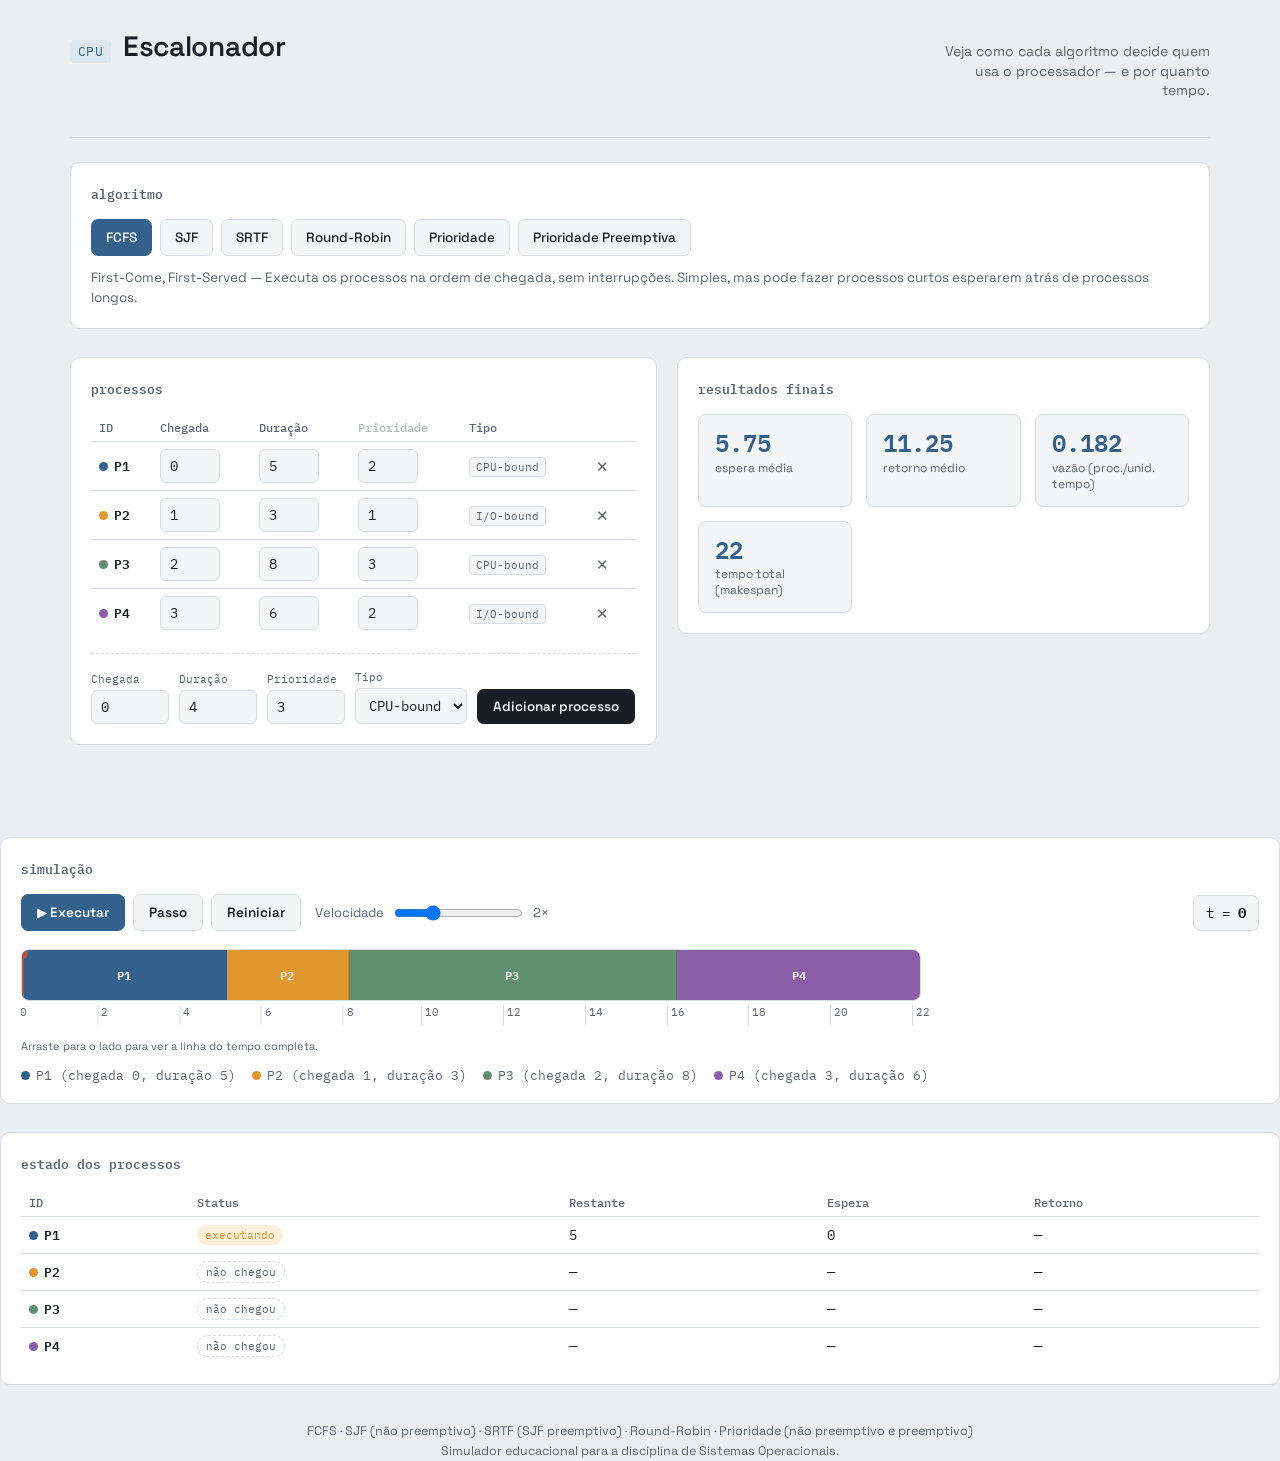
==== index.html @ a2cc029c "-- first update" ====
<!DOCTYPE html>
<html lang="pt-BR">
<head>
<meta charset="UTF-8">
<meta name="viewport" content="width=device-width, initial-scale=1, viewport-fit=cover">
<title>Escalonador — Simulador de Escalonamento de CPU</title>
<link rel="preconnect" href="https://fonts.googleapis.com">
<link rel="preconnect" href="https://fonts.gstatic.com" crossorigin>
<link href="https://fonts.googleapis.com/css2?family=Space+Grotesk:wght@400;500;600;700&family=IBM+Plex+Mono:wght@400;500;600&display=swap" rel="stylesheet">
<link rel="stylesheet" href="css/style.css">
</head>
<body>
<div class="wrap">

  <header class="top">
    <div class="brand">
      <span class="mark">CPU</span>
      <h1>Escalonador</h1>
    </div>
    <p class="tagline">Veja como cada algoritmo decide quem usa o processador — e por quanto tempo.</p>
  </header>

  <section class="panel" id="algoPanel">
    <h2>algoritmo</h2>
    <div class="algo-row" id="algoRow"></div>
    <p class="algo-desc" id="algoDesc"></p>
    <div class="quantum-row" id="quantumRow" style="display:none;">
      <label for="quantumInput">Quantum</label>
      <input type="number" id="quantumInput" min="1" value="2">
      <span style="color:var(--text-muted); font-size:12.5px;">unidades de tempo por fatia</span>
    </div>
  </section>

  <section class="two-col">
    <div class="panel">
      <h2>processos</h2>
      <table class="ptable">
        <thead>
          <tr>
            <th>ID</th>
            <th>Chegada</th>
            <th>Duração</th>
            <th id="prioHeader">Prioridade</th>
            <th>Tipo</th>
            <th></th>
          </tr>
        </thead>
        <tbody id="ptableBody"></tbody>
      </table>

      <div class="add-row">
        <div class="field">
          <label for="inArrival">Chegada</label>
          <input type="number" id="inArrival" min="0" value="0">
        </div>
        <div class="field">
          <label for="inBurst">Duração</label>
          <input type="number" id="inBurst" min="1" value="4">
        </div>
        <div class="field">
          <label for="inPriority">Prioridade</label>
          <input type="number" id="inPriority" min="1" value="3">
        </div>
        <div class="field">
          <label for="inType">Tipo</label>
          <select id="inType">
            <option value="cpu">CPU-bound</option>
            <option value="io">I/O-bound</option>
          </select>
        </div>
        <button class="add-btn" id="addBtn">Adicionar processo</button>
      </div>
    </div>

    <div class="panel">
      <h2>resultados finais</h2>
      <div class="metrics-grid" id="metricsGrid"></div>
    </div>
  </div>

  </section>

  <section class="panel">
    <h2>simulação</h2>
    <div class="playback-bar">
      <div class="transport">
        <button id="playBtn" class="primary">▶ Executar</button>
        <button id="stepBtn">Passo</button>
        <button id="resetBtn">Reiniciar</button>
      </div>
      <div class="speed-field">
        <label for="speedInput">Velocidade</label>
        <input type="range" id="speedInput" min="0.5" max="6" step="0.5" value="2">
        <span id="speedLabel">2×</span>
      </div>
      <div class="clock">t = <b id="clockVal">0</b></div>
    </div>

    <div class="gantt-scroll">
      <div class="gantt-track" id="ganttTrack"></div>
      <div class="axis" id="ganttAxis"></div>
    </div>
    <p class="scroll-x-hint">Arraste para o lado para ver a linha do tempo completa.</p>

    <div class="legend" id="legend"></div>
  </section>

  <section class="panel">
    <h2>estado dos processos</h2>
    <table class="ptable">
      <thead>
        <tr>
          <th>ID</th>
          <th>Status</th>
          <th>Restante</th>
          <th>Espera</th>
          <th>Retorno</th>
        </tr>
      </thead>
      <tbody id="statusBody"></tbody>
    </table>
  </section>

  <footer class="note">
    FCFS · SJF (não preemptivo) · SRTF (SJF preemptivo) · Round-Robin · Prioridade (não preemptivo e preemptivo)<br>
    Simulador educacional para a disciplina de Sistemas Operacionais.
  </footer>

</div>

<script src="js/engine.js"></script>
<script src="js/app.js"></script>
</body>
</html>
---- css/style.css ----
:root {
  --bg: #EBEEF1;
  --surface: #FFFFFF;
  --surface-2: #F3F5F7;
  --text: #1A1E24;
  --text-muted: #5B6472;
  --border: #D7DCE2;
  --accent: #33618C;
  --accent-soft: #DCE7EF;
  --running: #E0972E;
  --running-soft: #FCEFD9;
  --idle: #C7CDD4;
  --danger: #B7503F;
  --focus: #33618C;
  --font-display: 'Space Grotesk', system-ui, sans-serif;
  --font-mono: 'IBM Plex Mono', ui-monospace, monospace;
  box-sizing: border-box;
  padding-top: env(safe-area-inset-top, 0px);
  padding-bottom: env(safe-area-inset-bottom, 0px);
}
@media (prefers-color-scheme: dark) {
  :root:not([data-theme="light"]) {
    --bg: #15181C;
    --surface: #1C2025;
    --surface-2: #22262C;
    --text: #E8EAED;
    --text-muted: #939CA6;
    --border: #2C3138;
    --accent: #6FA0C9;
    --accent-soft: #223141;
    --running: #E8A83F;
    --running-soft: #3A2E17;
    --idle: #363C44;
    --danger: #D6786A;
  }
}
:root[data-theme="dark"] {
  --bg: #15181C;
  --surface: #1C2025;
  --surface-2: #22262C;
  --text: #E8EAED;
  --text-muted: #939CA6;
  --border: #2C3138;
  --accent: #6FA0C9;
  --accent-soft: #223141;
  --running: #E8A83F;
  --running-soft: #3A2E17;
  --idle: #363C44;
  --danger: #D6786A;
}
html { scroll-padding-top: env(safe-area-inset-top, 0px); }
* { box-sizing: border-box; }
body {
  margin: 0;
  background: var(--bg);
  color: var(--text);
  font-family: var(--font-display);
  -webkit-font-smoothing: antialiased;
  min-height: 100%;
}
.wrap {
  max-width: 1180px;
  margin: 0 auto;
  padding: 28px 20px 64px;
}
header.top {
  display: flex;
  flex-wrap: wrap;
  align-items: baseline;
  justify-content: space-between;
  gap: 10px;
  padding-bottom: 22px;
  margin-bottom: 24px;
  border-bottom: 1px solid var(--border);
}
.brand {
  display: flex;
  align-items: baseline;
  gap: 12px;
}
.brand .mark {
  font-family: var(--font-mono);
  font-size: 13px;
  color: var(--accent);
  background: var(--accent-soft);
  padding: 3px 8px;
  border-radius: 4px;
  letter-spacing: 0.02em;
}
h1 {
  font-size: clamp(22px, 3vw, 28px);
  font-weight: 600;
  margin: 0;
  letter-spacing: -0.01em;
}
.tagline {
  color: var(--text-muted);
  font-size: 14px;
  max-width: 30ch;
  line-height: 1.4;
  text-align: right;
}
@media (max-width: 640px) { .tagline { text-align: left; } }

section { margin-bottom: 28px; }
.panel {
  background: var(--surface);
  border: 1px solid var(--border);
  border-radius: 10px;
  padding: 20px;
}
h2 {
  font-size: 13px;
  font-weight: 600;
  text-transform: none;
  color: var(--text-muted);
  margin: 0 0 14px 0;
  font-family: var(--font-mono);
}

/* Algorithm selector */
.algo-row {
  display: flex;
  flex-wrap: wrap;
  gap: 8px;
  margin-bottom: 12px;
}
.algo-btn {
  font-family: var(--font-display);
  font-size: 13.5px;
  font-weight: 500;
  padding: 9px 14px;
  border-radius: 7px;
  border: 1px solid var(--border);
  background: var(--surface-2);
  color: var(--text);
  cursor: pointer;
  transition: background .12s ease, border-color .12s ease, color .12s ease;
}
.algo-btn:hover { border-color: var(--accent); }
.algo-btn.active {
  background: var(--accent);
  border-color: var(--accent);
  color: white;
}
.algo-desc {
  color: var(--text-muted);
  font-size: 13.5px;
  line-height: 1.5;
  margin: 0;
}
.quantum-row {
  display: flex;
  align-items: center;
  gap: 10px;
  margin-top: 14px;
}
.quantum-row label { font-size: 13px; color: var(--text-muted); }
.quantum-row input {
  width: 64px;
}

/* form controls shared */
input[type=number], select {
  font-family: var(--font-mono);
  font-size: 13.5px;
  padding: 7px 9px;
  border-radius: 6px;
  border: 1px solid var(--border);
  background: var(--surface-2);
  color: var(--text);
}
input[type=number]:focus, select:focus, button:focus-visible {
  outline: 2px solid var(--focus);
  outline-offset: 1px;
}
input[type=number] { width: 78px; }

/* process table */
table.ptable { width: 100%; border-collapse: collapse; font-size: 13.5px; }
table.ptable th {
  text-align: left;
  font-family: var(--font-mono);
  font-weight: 500;
  color: var(--text-muted);
  font-size: 11.5px;
  padding: 6px 8px;
  border-bottom: 1px solid var(--border);
}
table.ptable td {
  padding: 7px 8px;
  border-bottom: 1px solid var(--border);
  vertical-align: middle;
}
table.ptable tr:last-child td { border-bottom: none; }
.pid-chip {
  display: inline-flex;
  align-items: center;
  gap: 6px;
  font-family: var(--font-mono);
  font-weight: 600;
  font-size: 13px;
}
.dot { width: 9px; height: 9px; border-radius: 50%; flex-shrink: 0; }
.type-tag {
  font-family: var(--font-mono);
  font-size: 10.5px;
  padding: 2px 6px;
  border-radius: 4px;
  background: var(--surface-2);
  color: var(--text-muted);
  border: 1px solid var(--border);
}
.remove-btn {
  background: none;
  border: none;
  color: var(--text-muted);
  cursor: pointer;
  font-size: 15px;
  line-height: 1;
  padding: 4px 6px;
  border-radius: 5px;
}
.remove-btn:hover { color: var(--danger); background: var(--surface-2); }

.add-row {
  display: flex;
  flex-wrap: wrap;
  gap: 10px;
  align-items: flex-end;
  margin-top: 16px;
  padding-top: 16px;
  border-top: 1px dashed var(--border);
}
.field { display: flex; flex-direction: column; gap: 4px; }
.field label { font-size: 11px; color: var(--text-muted); font-family: var(--font-mono); }
.add-btn {
  font-family: var(--font-display);
  font-weight: 600;
  font-size: 13.5px;
  background: var(--text);
  color: var(--bg);
  border: none;
  padding: 9px 16px;
  border-radius: 7px;
  cursor: pointer;
}
.add-btn:hover { opacity: .88; }

/* playback */
.playback-bar {
  display: flex;
  flex-wrap: wrap;
  align-items: center;
  gap: 14px;
}
.transport { display: flex; gap: 8px; }
.transport button {
  font-family: var(--font-display);
  font-weight: 600;
  font-size: 13.5px;
  border: 1px solid var(--border);
  background: var(--surface-2);
  color: var(--text);
  padding: 9px 15px;
  border-radius: 7px;
  cursor: pointer;
}
.transport button.primary {
  background: var(--accent);
  border-color: var(--accent);
  color: white;
}
.transport button:hover { border-color: var(--accent); }
.speed-field { display: flex; align-items: center; gap: 8px; font-size: 13px; color: var(--text-muted); }
.clock {
  margin-left: auto;
  font-family: var(--font-mono);
  font-size: 14px;
  background: var(--surface-2);
  border: 1px solid var(--border);
  padding: 8px 12px;
  border-radius: 7px;
}
.clock b { color: var(--text); }

/* gantt */
.gantt-scroll {
  overflow-x: auto;
  padding-bottom: 8px;
  margin-top: 18px;
}
.gantt-track {
  position: relative;
  display: flex;
  height: 52px;
  border-radius: 8px;
  overflow: hidden;
  border: 1px solid var(--border);
}
.seg {
  height: 100%;
  display: flex;
  align-items: center;
  justify-content: center;
  font-family: var(--font-mono);
  font-size: 12px;
  font-weight: 600;
  color: white;
  border-right: 1px solid rgba(0,0,0,0.12);
  flex-shrink: 0;
  position: relative;
  white-space: nowrap;
  overflow: hidden;
}
.seg.idle {
  background: repeating-linear-gradient(45deg, var(--idle), var(--idle) 6px, var(--surface-2) 6px, var(--surface-2) 12px);
  color: var(--text-muted);
}
.seg.past { filter: brightness(0.6) saturate(0.7); }
.axis {
  position: relative;
  height: 20px;
  margin-top: 4px;
}
.tick {
  position: absolute;
  top: 0;
  font-family: var(--font-mono);
  font-size: 10.5px;
  color: var(--text-muted);
  transform: translateX(-50%);
  border-left: 1px solid var(--border);
  padding-left: 3px;
  height: 100%;
}
.playhead {
  position: absolute;
  top: 0;
  bottom: -24px;
  width: 2px;
  background: var(--danger);
  pointer-events: none;
  transition: left 0.05s linear;
}
.playhead::before {
  content: '';
  position: absolute;
  top: -1px;
  left: -4px;
  width: 10px;
  height: 10px;
  border-radius: 50%;
  background: var(--danger);
}
.legend {
  display: flex;
  flex-wrap: wrap;
  gap: 10px 16px;
  margin-top: 14px;
  font-size: 12.5px;
  font-family: var(--font-mono);
  color: var(--text-muted);
}
.legend span { display: inline-flex; align-items: center; gap: 6px; }

/* status table */
.status-badge {
  font-family: var(--font-mono);
  font-size: 11px;
  padding: 3px 8px;
  border-radius: 100px;
  display: inline-block;
}
.status-badge.running { background: var(--running-soft); color: var(--running); }
.status-badge.waiting { background: var(--surface-2); color: var(--text-muted); border: 1px solid var(--border); }
.status-badge.done { background: var(--accent-soft); color: var(--accent); }
.status-badge.notarrived { background: transparent; color: var(--text-muted); border: 1px dashed var(--border); }

/* metrics */
.metrics-grid {
  display: grid;
  grid-template-columns: repeat(auto-fit, minmax(140px, 1fr));
  gap: 14px;
}
.metric {
  background: var(--surface-2);
  border: 1px solid var(--border);
  border-radius: 8px;
  padding: 14px 16px;
}
.metric .num {
  font-family: var(--font-mono);
  font-size: 24px;
  font-weight: 600;
  color: var(--accent);
  line-height: 1.1;
}
.metric .lbl {
  font-size: 12px;
  color: var(--text-muted);
  margin-top: 4px;
}

.two-col {
  display: grid;
  grid-template-columns: 1.1fr 1fr;
  gap: 20px;
  align-items: start;
}
@media (max-width: 860px) {
  .two-col { grid-template-columns: 1fr; }
}

footer.note {
  color: var(--text-muted);
  font-size: 12.5px;
  text-align: center;
  margin-top: 36px;
  line-height: 1.6;
}
.scroll-x-hint {
  font-size: 11px;
  color: var(--text-muted);
  margin-top: 6px;
}
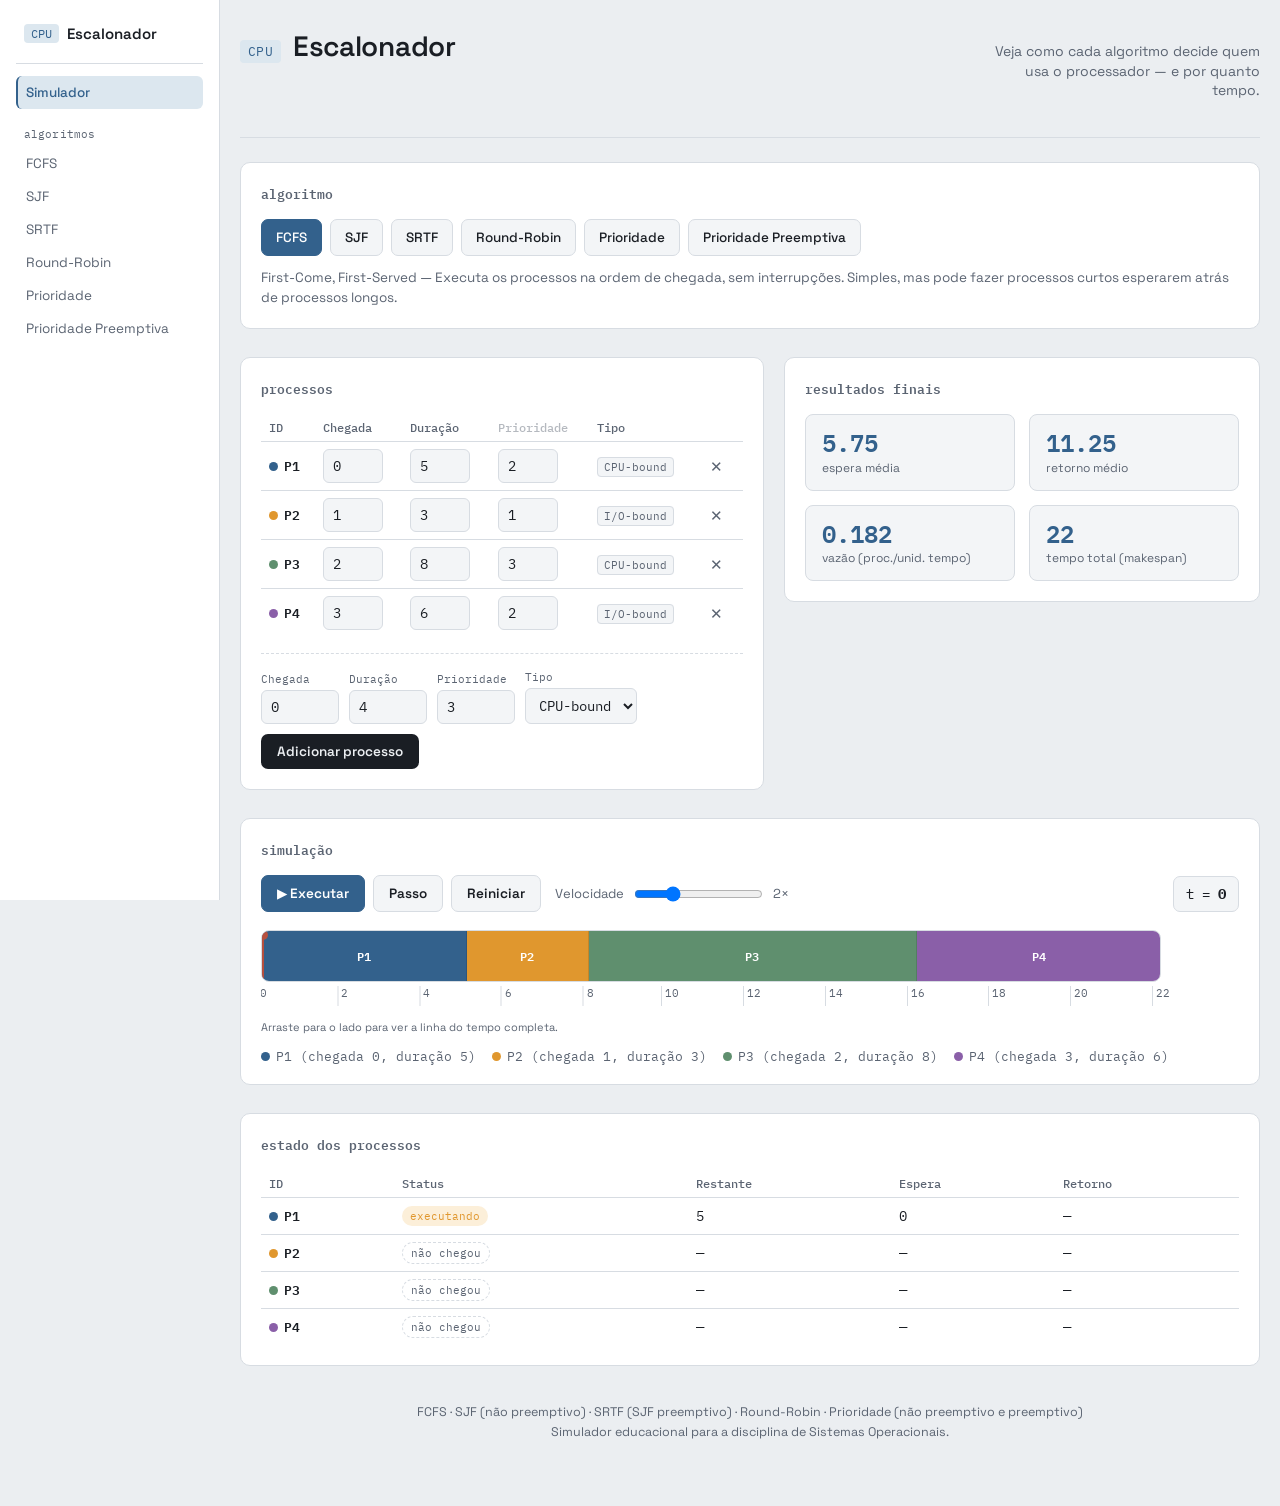
==== commit f5ea3b52: "-- sidebar" ====
--- a/index.html
+++ b/index.html
@@ -8,9 +8,12 @@
 <link rel="preconnect" href="https://fonts.gstatic.com" crossorigin>
 <link href="https://fonts.googleapis.com/css2?family=Space+Grotesk:wght@400;500;600;700&family=IBM+Plex+Mono:wght@400;500;600&display=swap" rel="stylesheet">
 <link rel="stylesheet" href="css/style.css">
+<link rel="stylesheet" href="css/layout.css">
 </head>
 <body>
-<div class="wrap">
+<div class="app-shell">
+  <nav class="sidebar" id="sidebarMount"></nav>
+  <main class="wrap">
 
   <header class="top">
     <div class="brand">
@@ -76,8 +79,6 @@
       <h2>resultados finais</h2>
       <div class="metrics-grid" id="metricsGrid"></div>
     </div>
-  </div>
-
   </section>
 
   <section class="panel">
@@ -126,9 +127,12 @@
     Simulador educacional para a disciplina de Sistemas Operacionais.
   </footer>
 
+  </main>
 </div>
 
 <script src="js/engine.js"></script>
+<script src="js/sidebar.js"></script>
+<script>initSidebar('sidebarMount', { fromDocs: false, current: 'index' });</script>
 <script src="js/app.js"></script>
 </body>
 </html>
--- a/css/layout.css
+++ b/css/layout.css
@@ -0,0 +1,87 @@
+/**
+ * layout.css
+ * The two-column app shell (sidebar + content) shared by index.html and
+ * every page under docs/. Component styles for the simulator itself live
+ * in style.css; prose styles for the doc pages live in docs.css.
+ */
+
+.app-shell {
+  display: flex;
+  align-items: flex-start;
+  min-height: 100%;
+}
+
+.sidebar {
+  flex: 0 0 220px;
+  width: 220px;
+  position: sticky;
+  top: 0;
+  height: 100vh;
+  overflow-y: auto;
+  padding: 24px 16px;
+  border-right: 1px solid var(--border);
+  background: var(--surface);
+}
+
+.sidebar-brand {
+  display: flex;
+  align-items: center;
+  gap: 8px;
+  padding: 0 8px 20px;
+  margin-bottom: 12px;
+  border-bottom: 1px solid var(--border);
+}
+.sidebar-brand .mark {
+  font-family: var(--font-mono);
+  font-size: 12px;
+  color: var(--accent);
+  background: var(--accent-soft);
+  padding: 2px 7px;
+  border-radius: 4px;
+}
+.sidebar-title {
+  font-family: var(--font-display);
+  font-weight: 600;
+  font-size: 15px;
+}
+
+.sidebar-group { margin-bottom: 18px; display: flex; flex-direction: column; }
+.sidebar-heading {
+  font-family: var(--font-mono);
+  font-size: 10.5px;
+  color: var(--text-muted);
+  padding: 0 8px 6px;
+  letter-spacing: 0.01em;
+}
+.sidebar-link {
+  display: block;
+  padding: 8px 8px;
+  border-radius: 6px;
+  font-family: var(--font-display);
+  font-size: 13.5px;
+  color: var(--text-muted);
+  text-decoration: none;
+  border-left: 2px solid transparent;
+}
+.sidebar-link:hover { background: var(--surface-2); color: var(--text); }
+.sidebar-link.active {
+  color: var(--accent);
+  background: var(--accent-soft);
+  border-left-color: var(--accent);
+  font-weight: 500;
+}
+
+@media (max-width: 860px) {
+  .app-shell { flex-direction: column; }
+  .sidebar {
+    position: static;
+    width: 100%;
+    height: auto;
+    border-right: none;
+    border-bottom: 1px solid var(--border);
+    padding: 14px 12px;
+  }
+  .sidebar-brand { padding-bottom: 12px; margin-bottom: 10px; }
+  .sidebar-group { flex-direction: row; flex-wrap: wrap; gap: 4px; }
+  .sidebar-heading { width: 100%; padding-bottom: 2px; }
+}
